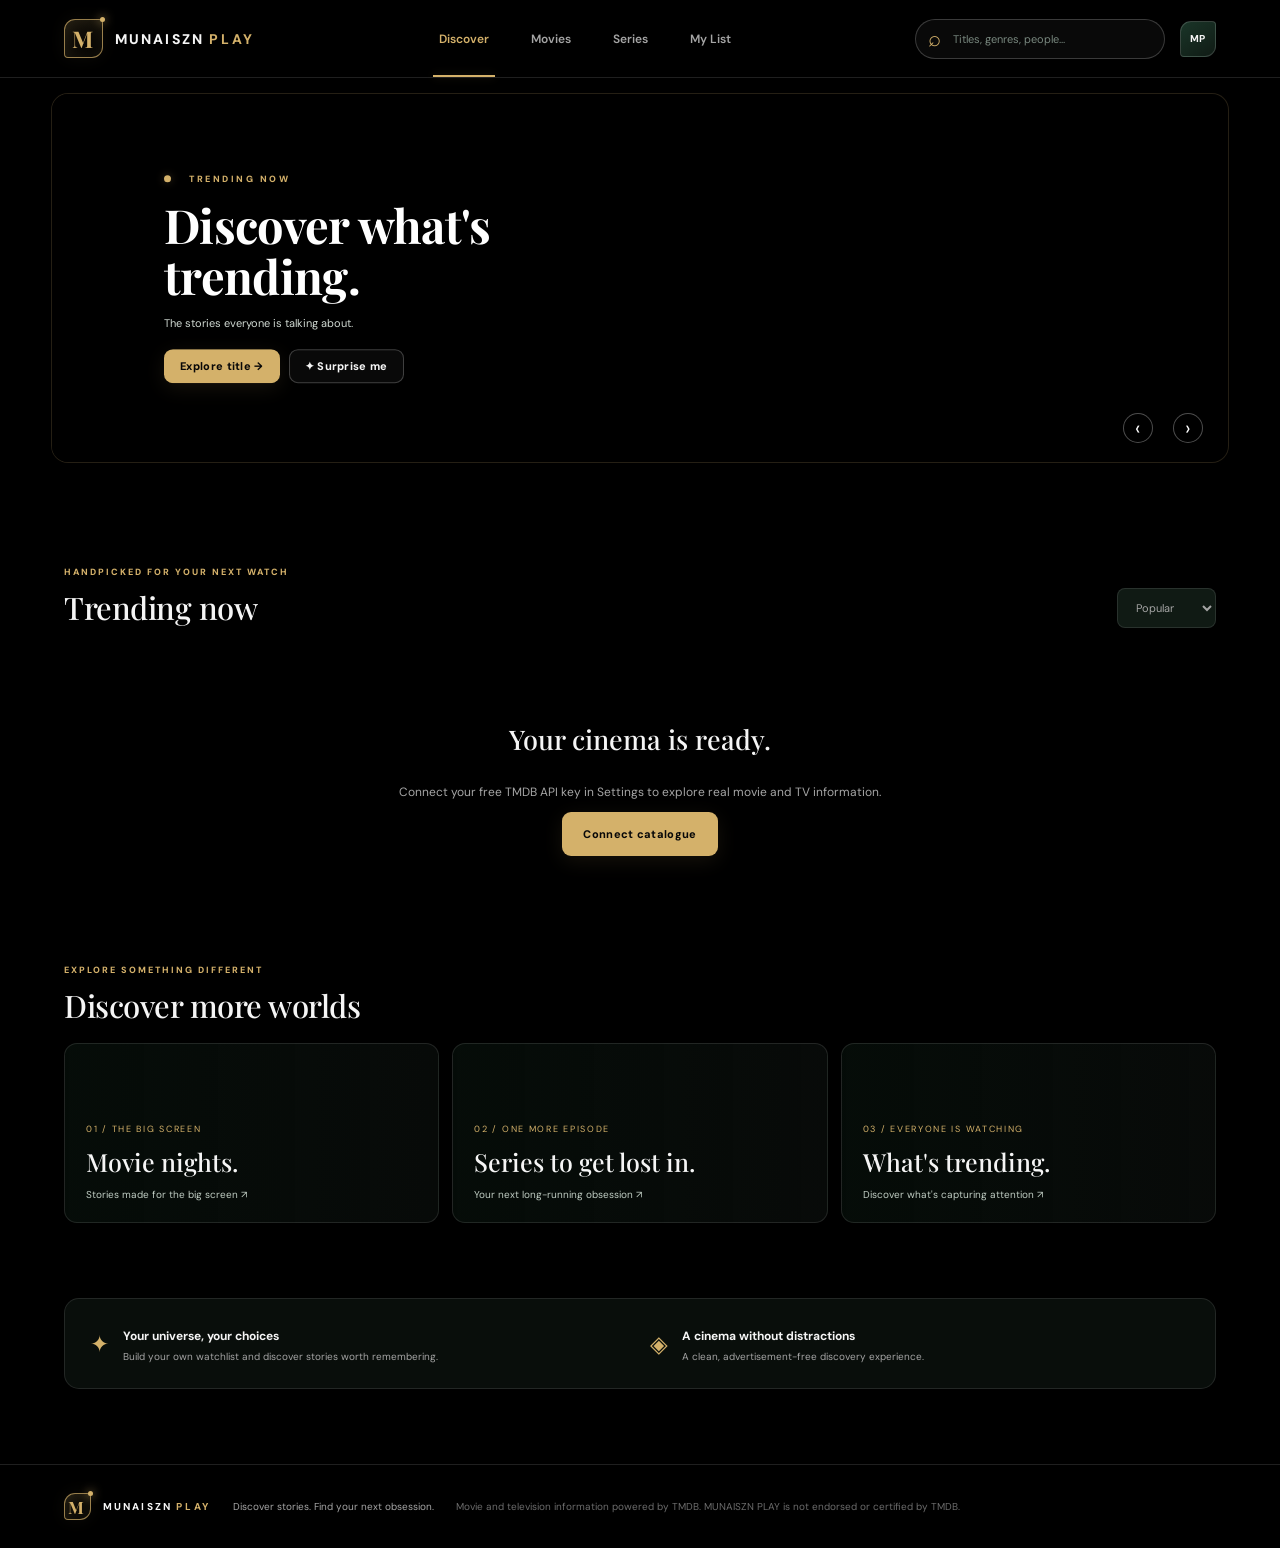
==== index.html @ 86529984 "Launch MUNAISZN PLAY website" ====
<!DOCTYPE html>
<html lang="en">
<head>
<meta charset="UTF-8">
<meta name="viewport" content="width=device-width, initial-scale=1, viewport-fit=cover">
<meta name="theme-color" content="#060908">
<meta name="description" content="MUNAISZN PLAY — Discover your next obsession. A premium cinematic universe.">
<title>MUNAISZN PLAY — Your Cinematic Universe</title>
<link rel="preconnect" href="https://image.tmdb.org">
<link rel="preconnect" href="https://api.themoviedb.org">
<link rel="preconnect" href="https://fonts.googleapis.com">
<link rel="preconnect" href="https://fonts.gstatic.com" crossorigin>
<link href="https://fonts.googleapis.com/css2?family=DM+Sans:wght@400;500;600;700;800&family=Playfair+Display:ital,wght@0,500;0,600;0,700;1,500&display=swap" rel="stylesheet">
<link rel="stylesheet" href="style.css">
</head>
<body>

<div class="ambient"></div>

<header class="topbar">
  <a class="brand" href="#" aria-label="MUNAISZN PLAY home">
    <span class="brand-mark">M</span>
    <span>MUNAISZN <b>PLAY</b></span>
  </a>

  <nav class="desktop-nav" aria-label="Main navigation">
    <button class="nav-link active" data-view="home">Discover</button>
    <button class="nav-link" data-view="movies">Movies</button>
    <button class="nav-link" data-view="tv">Series</button>
    <button class="nav-link" data-view="watchlist">My List</button>
  </nav>

  <div class="header-actions">
    <div class="search-box">
      <span class="search-icon">⌕</span>
      <input id="searchInput" type="search" placeholder="Titles, genres, people..." autocomplete="off">
      <button id="searchClear" aria-label="Clear search">×</button>
      <div id="searchSuggestions" class="search-suggestions hidden"></div>
    </div>
    <button class="profile" id="settingsOpen" aria-label="Settings">MP</button>
  </div>
</header>

<main>

  <section id="hero" class="hero spotlight">
    <div class="hero-art" id="heroArt"></div>
    <div class="hero-overlay"></div>

    <div class="spotlight-content">
      <div class="spotlight-label">
        <span class="live-dot"></span>
        <span id="spotlightCategory">TRENDING NOW</span>
      </div>

      <h1 id="heroTitle">Discover what's trending.</h1>
      <p id="heroDescription">The stories everyone is talking about.</p>

      <div class="hero-actions">
        <button class="primary-btn" id="heroInfo">Explore title →</button>
        <button class="ghost-btn" id="surpriseBtn">✦ Surprise me</button>
      </div>
    </div>

    <div class="spotlight-controls">
      <button id="spotlightPrev" aria-label="Previous title">‹</button>
      <div id="spotlightDots" class="spotlight-dots"></div>
      <button id="spotlightNext" aria-label="Next title">›</button>
    </div>
  </section>

  <section id="continueSection" class="section-wrap shelf-section hidden">
    <div class="shelf-heading">
      <div><p class="eyebrow">PICK UP WHERE YOU LEFT OFF</p><h2>Continue watching</h2></div>
    </div>
    <div id="continueGrid" class="horizontal-grid"></div>
  </section>

  <div id="homeShelves" class="home-shelves section-wrap"></div>

  <section class="section-wrap discover-section">
    <div class="toolbar">
      <div>
        <p class="eyebrow">HANDPICKED FOR YOUR NEXT WATCH</p>
        <h2 id="sectionTitle">Trending now</h2>
      </div>
      <div class="toolbar-right">
        <select id="sortSelect" aria-label="Sort titles">
          <option value="popular">Popular</option>
          <option value="rating">Top rated</option>
          <option value="recent">Newest</option>
        </select>
      </div>
    </div>
    <div id="genreBar" class="genre-bar"></div>
    <section id="contentGrid" class="content-grid" aria-live="polite">
      <div class="loading"><span class="spinner"></span><p>Preparing your cinema...</p></div>
    </section>
  </section>

  <section class="section-wrap extra-shelf">
    <div class="shelf-heading">
      <div><p class="eyebrow">EXPLORE SOMETHING DIFFERENT</p><h2>Discover more worlds</h2></div>
    </div>
    <div class="collection-grid">
      <button class="collection-card collection-movies" data-collection="movies">
        <span>01 / THE BIG SCREEN</span><strong>Movie nights.</strong><small>Stories made for the big screen ↗</small>
      </button>
      <button class="collection-card collection-series" data-collection="tv">
        <span>02 / ONE MORE EPISODE</span><strong>Series to get lost in.</strong><small>Your next long-running obsession ↗</small>
      </button>
      <button class="collection-card collection-trending" data-collection="trending">
        <span>03 / EVERYONE IS WATCHING</span><strong>What's trending.</strong><small>Discover what's capturing attention ↗</small>
      </button>
    </div>
  </section>

  <section class="section-wrap info-strip">
    <div><span class="info-icon">✦</span><div><b>Your universe, your choices</b><p>Build your own watchlist and discover stories worth remembering.</p></div></div>
    <div><span class="info-icon">◈</span><div><b>A cinema without distractions</b><p>A clean, advertisement-free discovery experience.</p></div></div>
  </section>

</main>

<footer>
  <a class="brand small" href="#"><span class="brand-mark">M</span><span>MUNAISZN <b>PLAY</b></span></a>
  <p>Discover stories. Find your next obsession.</p>
  <p class="footer-small">Movie and television information powered by TMDB. MUNAISZN PLAY is not endorsed or certified by TMDB.</p>
</footer>

<!-- MOVIE / SERIES DETAILS -->
<div class="modal-backdrop hidden" id="detailModal">
  <article class="detail-modal">
    <div id="detailBackdrop" class="detail-backdrop"></div>
    <div class="detail-gradient"></div>
    <button class="modal-close" data-close="detailModal" aria-label="Close">×</button>

    <div class="detail-main">
      <div class="detail-poster-wrap">
        <img id="detailPoster" src="" alt="Title poster">
      </div>
      <div class="detail-body">
        <p class="eyebrow" id="detailType">FEATURE FILM</p>
        <h2 id="detailTitle">Title</h2>
        <div class="detail-meta" id="detailMeta"></div>
        <div class="detail-tags" id="detailTags"></div>
        <p id="detailOverview" class="detail-overview"></p>
        <div class="detail-actions">
          <button id="playButton" class="primary-btn">▶ Play</button>
          <button id="detailTrailerButton" class="ghost-btn">▷ Watch trailer</button>
          <button id="saveButton" class="ghost-btn">＋ My List</button>
        </div>
      </div>
    </div>

    <section id="seasonSection" class="detail-section hidden">
      <div class="shelf-heading"><div><p class="eyebrow">EXPLORE THE STORY</p><h3>Episodes</h3></div>
        <select id="seasonSelect" aria-label="Select season"></select>
      </div>
      <div id="episodeGrid" class="episode-grid"></div>
    </section>

    <section class="detail-section">
      <p class="eyebrow">THE PEOPLE BEHIND THE STORY</p>
      <h3>Cast</h3>
      <div id="castGrid" class="cast-grid"></div>
    </section>

    <section class="detail-section">
      <p class="eyebrow">KEEP EXPLORING</p>
      <h3>You might also like</h3>
      <div id="similarGrid" class="similar-grid"></div>
    </section>
    <p class="source-note">Playback is provided by external services. Only use sources you own or are authorized to access.</p>
  </article>
</div>

<!-- FULL WATCH PAGE -->
<div class="modal-backdrop watch-page hidden" id="playerModal">
  <header class="watch-header">
    <button class="watch-back" data-close="playerModal" aria-label="Back to browsing">
      <span>←</span> <span>BACK</span>
    </button>
    <a class="watch-brand" href="#" aria-label="MUNAISZN PLAY home">
      <span class="brand-mark">M</span>
      <span>MUNAISZN <b>PLAY</b></span>
    </a>
    <span class="watch-header-label">YOUR CINEMA</span>
  </header>

  <main class="watch-content">
    <div class="watch-breadcrumb">
      <span>NOW WATCHING</span>
      <span class="watch-breadcrumb-divider">/</span>
      <span id="watchType">FEATURE PRESENTATION</span>
      <span class="watch-breadcrumb-divider">/</span>
      <strong id="playerTitle">Now playing</strong>
    </div>

    <section class="watch-player-section" aria-label="Video player">
      <div class="player-size-toolbar" aria-label="Video viewing size">
  <span class="player-size-label">VIEWING SIZE</span>
  <div class="player-size-options">
    <button type="button" class="player-size-btn" data-player-size="normal" aria-pressed="true">Standard</button>
    <button type="button" class="player-size-btn active" data-player-size="cinema" aria-pressed="false">Cinema</button>
    <button type="button" class="player-size-btn" data-player-size="fullscreen" aria-pressed="false">Full Screen</button>
  </div>
</div>
<div class="watch-player-frame">
        <div class="watch-player-topline">
          <span class="watch-live-label"><i></i> PLAYBACK</span>
          <span class="watch-provider-label">EXTERNAL SOURCE</span>
        </div>
        <div class="player-frame-wrap" id="playerFrameWrap">
          <div class="player-empty">
            <div class="play-symbol">▶</div>
            <h3>Ready when you are.</h3>
            <p>Choose an available authorized playback source or watch the official trailer.</p>
          </div>
        </div>
      </div>
    </section>

    <section class="watch-information">
      <div class="watch-main-info">
        <p class="eyebrow">THE STORY CONTINUES</p>
        <h1 id="watchTitle">Now playing</h1>
        <div class="watch-facts" id="watchFacts"></div>
        <p class="watch-overview" id="watchOverview">
          Choose a title to explore its story.
        </p>
        <div class="player-options">
          <button class="primary-btn" id="framexButton">Load external player</button>
          <button class="ghost-btn" id="trailerButton">Watch official trailer</button>
        </div>
      </div>
      <aside class="watch-side-info">
        <span class="eyebrow">YOUR EXPERIENCE</span>
        <p>Playback availability depends on the external provider. MUNAISZN PLAY does not host video files.</p>
      </aside>
    </section>

    <section id="playerEpisodePicker" class="player-episode-picker watch-episode-section hidden">
      <div class="watch-section-heading">
        <div>
          <p class="eyebrow">CONTINUE THE JOURNEY</p>
          <h2>Season & episodes</h2>
        </div>
        <span id="playerEpisodeStatus">Select an episode</span>
      </div>
      <div class="player-picker-controls">
        <label>
          <span>SEASON</span>
          <select id="playerSeasonSelect" aria-label="Choose season"></select>
        </label>
        <label>
          <span>EPISODE</span>
          <select id="playerEpisodeSelect" aria-label="Choose episode"></select>
        </label>
      </div>
      <p id="playerEpisodeDescription" class="player-episode-description"></p>
    </section>

    <div class="watch-footer">
      <span>MUNAISZN PLAY</span>
      <span>MADE FOR THE LOVE OF STORIES</span>
    </div>
  </main>
</div>

<!-- SETTINGS -->
<div class="modal-backdrop hidden" id="settingsModal">
  <article class="settings-modal">
    <button class="modal-close" data-close="settingsModal">×</button>
    <p class="eyebrow">YOUR PERSONAL CINEMA</p>
    <h2>Settings</h2>
    <label class="field-label" for="apiKey">TMDB API key</label>
    <input id="apiKey" class="settings-input" type="password" placeholder="Paste your TMDB API key">
    <p class="help-text">Connect your free TMDB API key to browse live movies and series. Your key is saved in this browser. <a href="https://www.themoviedb.org/settings/api" target="_blank" rel="noopener">TMDB API settings ↗</a></p>
    <button class="primary-btn full" id="saveSettings">Connect my cinema</button>
    <button class="text-btn" id="clearSettings">Clear saved API key</button>
    <div class="settings-divider"></div>
    <p class="help-text">Your watchlist and viewing progress are stored on this device. Clearing browser site data may remove them.</p>
    <p class="settings-foot">MUNAISZN PLAY · AD-FREE EXPERIENCE</p>
  </article>
</div>

<div class="toast" id="toast"></div>

<nav class="mobile-nav" aria-label="Mobile navigation">
  <button class="mobile-nav-link active" data-view="home"><span>⌂</span>Home</button>
  <button class="mobile-nav-link" data-view="movies"><span>▣</span>Movies</button>
  <button class="mobile-nav-link" data-view="tv"><span>▤</span>Series</button>
  <button class="mobile-nav-link" data-view="watchlist"><span>♡</span>My List</button>
</nav>

<script src="app.js"></script>
</body>
</html>
---- style.css ----
:root{
--bg:#060908;
--panel:#0b1210;
--panel2:#101a16;
--panel3:#15231d;
--line:rgba(210,235,220,.10);
--text:#f3f7f4;
--muted:#9aa9a0;
--green:#16e6a5;
--green2:#0b9c70;
--gold:#d4b16a;
--radius:18px;
}
*{box-sizing:border-box}
html{scroll-behavior:smooth;scroll-padding-top:100px}
body{margin:0;background:var(--bg);color:var(--text);font-family:'DM Sans',sans-serif;min-height:100vh;overflow-x:hidden}
button,input,select{font:inherit}
button{cursor:pointer;color:inherit}
button:focus-visible,input:focus-visible,select:focus-visible{outline:2px solid var(--green);outline-offset:3px}
.ambient{position:fixed;inset:0;pointer-events:none;background:radial-gradient(ellipse at 80% 0%,rgba(16,150,100,.12),transparent 40%),radial-gradient(ellipse at 0% 80%,rgba(212,177,106,.035),transparent 35%);z-index:-1}
.hidden{display:none!important}

/* NAVIGATION */
.topbar{height:78px;padding:0 clamp(18px,5vw,82px);display:flex;align-items:center;justify-content:space-between;gap:25px;border-bottom:1px solid var(--line);background:rgba(6,9,8,.91);backdrop-filter:blur(24px);position:sticky;top:0;z-index:20}
.brand{display:flex;align-items:center;gap:11px;color:var(--text);text-decoration:none;font-size:14px;font-weight:800;letter-spacing:2px;white-space:nowrap}
.brand b{color:var(--green)}
.brand-mark{width:35px;height:35px;border:1px solid var(--gold);color:var(--gold);display:grid;place-items:center;font-family:'Playfair Display',serif;font-size:23px;border-radius:10px;background:linear-gradient(145deg,rgba(212,177,106,.1),transparent)}
.desktop-nav{display:flex;gap:30px;height:100%;align-items:center}
.nav-link{height:100%;background:none;border:0;color:var(--muted);font-size:12px;font-weight:600;position:relative;white-space:nowrap}
.nav-link.active,.nav-link:hover{color:var(--green)}
.nav-link.active:after{content:"";position:absolute;bottom:0;left:0;right:0;height:2px;background:var(--green);box-shadow:0 0 12px rgba(22,230,165,.35)}
.header-actions{display:flex;align-items:center;gap:15px}
.search-box{position:relative;display:flex;align-items:center;gap:10px;width:250px;padding:0 12px;height:40px;border:1px solid var(--line);border-radius:30px;background:rgba(255,255,255,.035);transition:.25s}
.search-box:focus-within{width:310px;border-color:rgba(22,230,165,.6);background:#0c1711}
.search-icon{font-size:22px;color:var(--green)}
.search-box input{width:100%;min-width:0;background:none;border:0;outline:0;color:white;font-size:11px}
.search-box input::placeholder{color:#78877e}
#searchClear{border:0;background:none;color:var(--muted);font-size:20px;display:none}
.search-suggestions{position:absolute;top:49px;left:0;right:0;background:#101a16;border:1px solid var(--line);border-radius:14px;max-height:430px;overflow:auto;box-shadow:0 20px 60px #000;padding:8px;z-index:50}
.suggestion-item{display:flex;gap:12px;align-items:center;padding:8px;border-radius:9px;cursor:pointer}
.suggestion-item:hover{background:#1a2b22}
.suggestion-item img{width:42px;height:59px;object-fit:cover;border-radius:5px;background:#17251d}
.suggestion-item strong{display:block;font-size:11px}
.suggestion-item small{color:var(--muted);font-size:9px}
.suggestion-empty{padding:15px;color:var(--muted);font-size:11px;text-align:center}
.profile{width:36px;height:36px;border-radius:50%;border:1px solid rgba(212,177,106,.6);background:linear-gradient(145deg,#1a3528,#101b15);color:var(--gold);font-size:10px;font-weight:800}

/* HERO */
.hero{min-height:560px;margin:20px clamp(12px,3vw,45px) 65px;border:1px solid var(--line);border-radius:25px;overflow:hidden;position:relative;background:linear-gradient(120deg,#0d1912,#08100b 70%)}
.hero-art{position:absolute;inset:0 0 0 25%;background-size:cover;background-position:center 30%;opacity:.85;transition:background-image .5s}
.hero-overlay{position:absolute;inset:0;background:linear-gradient(90deg,#080f0b 0%,rgba(8,15,11,.97) 23%,rgba(8,15,11,.7) 48%,rgba(8,15,11,.12) 100%),linear-gradient(0deg,#080f0b,transparent 50%)}
.hero-content{position:relative;z-index:2;padding:95px clamp(28px,7vw,105px);max-width:750px}
.eyebrow{font-size:10px;letter-spacing:2.5px;color:var(--gold);font-weight:800;margin:0 0 17px}
.live-dot{display:inline-block;width:7px;height:7px;border-radius:50%;background:var(--green);margin:0 9px 1px 0;box-shadow:0 0 12px var(--green)}
.hero-kicker{font-size:9px;letter-spacing:4px;color:var(--green);margin:35px 0 14px;font-weight:700}
h1,h2,h3,p{margin-top:0}
h1{font-family:'Playfair Display',serif;font-size:clamp(48px,7vw,88px);line-height:1.02;letter-spacing:-2px;margin-bottom:23px}
h1 em{color:var(--green);font-weight:500}
.hero-copy{color:#c0ccc3;max-width:450px;line-height:1.9;font-size:14px}
.hero-actions{display:flex;gap:11px;flex-wrap:wrap;margin-top:30px}
.primary-btn,.ghost-btn{border-radius:9px;padding:14px 20px;font-size:11px;font-weight:800;letter-spacing:.3px;border:1px solid transparent;transition:background .2s,border-color .2s,transform .2s}
.primary-btn{background:var(--green);color:#031009;box-shadow:0 5px 24px rgba(22,230,165,.12)}
.primary-btn:hover{background:#5af0bd;transform:translateY(-2px)}
.primary-btn span{font-size:17px;margin-left:15px}
.ghost-btn{background:rgba(255,255,255,.055);border-color:rgba(255,255,255,.19);color:var(--text)}
.ghost-btn:hover{border-color:var(--green);color:var(--green);transform:translateY(-2px)}
.surprise-btn{border-color:rgba(212,177,106,.4);color:var(--gold)}
.hero-note{font-size:9px;letter-spacing:2px;color:#87958b;margin-top:52px}
.hero-note i{color:var(--gold);font-style:normal;padding:0 8px}
.hero-bottom-label{position:absolute;right:28px;bottom:25px;font-size:9px;letter-spacing:2px;color:#e0c78e}

/* SECTIONS */
.section-wrap{margin-left:clamp(18px,5vw,80px);margin-right:clamp(18px,5vw,80px)}
.discover-section{margin-top:5px}
.toolbar,.shelf-heading{display:flex;align-items:end;justify-content:space-between;gap:15px;margin-bottom:23px}
.toolbar h2,.shelf-heading h2{font-family:'Playfair Display',serif;font-size:34px;font-weight:500;margin:0}
.toolbar .eyebrow,.shelf-heading .eyebrow{margin-bottom:8px}
.toolbar select,.shelf-heading select{background:#101a14;color:var(--muted);border:1px solid var(--line);padding:11px 14px;border-radius:8px;font-size:11px}
.genre-bar{display:flex;gap:9px;overflow:auto;padding:3px 0 22px;scrollbar-width:none}
.genre-bar::-webkit-scrollbar{display:none}
.genre-chip{white-space:nowrap;background:#0d1511;border:1px solid var(--line);border-radius:30px;padding:9px 16px;font-size:10px;color:var(--muted);transition:.2s}
.genre-chip.active,.genre-chip:hover{background:#123322;border-color:#168c60;color:#b9f5d7}

/* MOVIE CARDS */
.content-grid{display:grid;grid-template-columns:repeat(6,minmax(0,1fr));gap:30px 17px;min-height:180px}
.movie-card{min-width:0;cursor:pointer;position:relative;transition:transform .25s}
.movie-card:hover{transform:translateY(-5px)}
.poster-wrap{aspect-ratio:2/3;border-radius:12px;overflow:hidden;background:linear-gradient(140deg,#17251d,#0c110e);border:1px solid var(--line);position:relative;box-shadow:0 10px 25px rgba(0,0,0,.22)}
.poster-wrap img{width:100%;height:100%;object-fit:cover;display:block;transition:transform .45s}
.movie-card:hover .poster-wrap img{transform:scale(1.06)}
.poster-shade{position:absolute;inset:35% 0 0;background:linear-gradient(transparent,rgba(0,0,0,.8));opacity:0;transition:opacity .25s}
.movie-card:hover .poster-shade{opacity:1}
.rating{position:absolute;top:9px;left:9px;background:rgba(4,9,6,.86);border:1px solid rgba(212,177,106,.45);padding:6px 8px;border-radius:6px;font-size:9px;color:#f0d59b;backdrop-filter:blur(8px)}
.save-mini{position:absolute;right:8px;top:8px;width:31px;height:31px;border-radius:50%;border:1px solid rgba(255,255,255,.3);background:rgba(4,9,6,.82);font-size:17px;transition:.2s}
.save-mini:hover{background:var(--green);color:#031009}
.card-title{font-size:12px;font-weight:700;white-space:nowrap;overflow:hidden;text-overflow:ellipsis;margin:12px 0 5px}
.card-sub{font-size:10px;color:var(--muted)}
.loading{grid-column:1/-1;display:grid;place-items:center;min-height:180px;color:var(--muted);font-size:12px;gap:12px}
.spinner{width:27px;height:27px;border:2px solid #244332;border-top-color:var(--green);border-radius:50%;animation:spin .8s linear infinite}
@keyframes spin{to{transform:rotate(360deg)}}
.empty-state{grid-column:1/-1;text-align:center;padding:55px 15px;color:var(--muted);font-size:12px}
.empty-state h3{font-family:'Playfair Display',serif;color:var(--text);font-size:27px;font-weight:500}

/* CONTINUE WATCHING */
.shelf-section,.extra-shelf{margin-top:65px}
.horizontal-grid{display:grid;grid-template-columns:repeat(4,minmax(0,1fr));gap:15px}
.continue-card{display:flex;gap:12px;align-items:center;background:#0d1511;border:1px solid var(--line);padding:10px;border-radius:12px;cursor:pointer;min-width:0}
.continue-card img{width:57px;height:78px;object-fit:cover;border-radius:7px}
.continue-card strong{font-size:11px;display:block}
.continue-card small{color:var(--muted);font-size:9px}
.progress-track{height:3px;background:#26342c;border-radius:10px;margin-top:10px;overflow:hidden}
.progress-fill{height:100%;background:var(--green)}

/* COLLECTIONS */
.collection-grid{display:grid;grid-template-columns:repeat(3,1fr);gap:16px}
.collection-card{min-height:190px;border:1px solid var(--line);border-radius:16px;padding:24px;text-align:left;display:flex;flex-direction:column;justify-content:flex-end;gap:10px;overflow:hidden;position:relative;transition:transform .25s,border-color .25s}
.collection-card:hover{transform:translateY(-5px);border-color:var(--green)}
.collection-card span{font-size:9px;letter-spacing:2px;color:var(--gold)}
.collection-card strong{font-family:'Playfair Display',serif;font-size:25px;font-weight:500}
.collection-card small{font-size:10px;color:#c1cec4}
.collection-movies{background:linear-gradient(90deg,rgba(5,12,8,.95),rgba(5,12,8,.4)),url('https://images.unsplash.com/photo-1489599849927-2ee91cede3ba?w=900') center/cover}
.collection-series{background:linear-gradient(90deg,rgba(5,12,8,.95),rgba(5,12,8,.35)),url('https://images.unsplash.com/photo-1440404653325-ab127d49abc1?w=900') center/cover}
.collection-trending{background:linear-gradient(90deg,rgba(5,12,8,.95),rgba(5,12,8,.35)),url('https://images.unsplash.com/photo-1517604931442-7e0c8ed2963c?w=900') center/cover}

/* INFO AND FOOTER */
.info-strip{display:grid;grid-template-columns:1fr 1fr;gap:20px;margin-top:75px;padding:25px;border:1px solid var(--line);border-radius:15px;background:rgba(13,21,17,.7)}
.info-strip>div{display:flex;gap:14px;align-items:center}
.info-icon{color:var(--gold);font-size:23px}
.info-strip b{font-size:12px}
.info-strip p{color:var(--muted);font-size:10px;margin:5px 0 0}
footer{border-top:1px solid var(--line);margin-top:75px;padding:28px clamp(18px,5vw,80px);display:flex;align-items:center;gap:22px;flex-wrap:wrap}
footer p{font-size:10px;color:var(--muted);margin:0}
.brand.small{font-size:10px}
.brand.small .brand-mark{width:27px;height:27px;font-size:17px}
.footer-small{opacity:.65}

/* MODALS */
.modal-backdrop{position:fixed;inset:0;background:rgba(0,0,0,.87);backdrop-filter:blur(13px);z-index:40;display:grid;place-items:center;padding:22px;overflow:auto}
.detail-modal,.settings-modal,.player-modal{background:#0a110e;border:1px solid rgba(212,177,106,.2);border-radius:20px;position:relative;box-shadow:0 30px 100px #000}
.detail-modal{width:min(1120px,100%);max-height:94vh;overflow:auto;scrollbar-width:thin;scrollbar-color:#34513f #0a110e}
.modal-close{position:absolute;right:18px;top:18px;z-index:8;border:1px solid rgba(255,255,255,.3);background:rgba(0,0,0,.72);width:39px;height:39px;border-radius:50%;font-size:24px;transition:.2s}
.modal-close:hover{background:var(--green);color:#031009}
.detail-backdrop{height:390px;background-size:cover;background-position:center 28%;position:relative}
.detail-gradient{position:absolute;top:0;left:0;right:0;height:420px;pointer-events:none;background:linear-gradient(0deg,#0a110e 0%,transparent 75%),linear-gradient(90deg,rgba(0,0,0,.45),transparent 80%)}
.detail-main{display:grid;grid-template-columns:200px 1fr;gap:35px;padding:0 45px;position:relative;margin-top:-140px;z-index:2}
.detail-poster-wrap img{width:100%;border-radius:12px;border:1px solid rgba(255,255,255,.15);box-shadow:0 15px 40px #000;display:block;min-height:180px;object-fit:cover}
.detail-body{padding-top:52px}
.detail-body h2,.settings-modal h2{font-family:'Playfair Display',serif;font-size:clamp(32px,4vw,48px);font-weight:500;margin:0 0 14px}
.detail-meta{color:var(--gold);font-size:11px;display:flex;gap:16px;flex-wrap:wrap}
.detail-tags{display:flex;gap:7px;flex-wrap:wrap;margin-top:13px}
.detail-tag{padding:5px 10px;border:1px solid var(--line);border-radius:20px;color:var(--muted);font-size:9px}
.detail-overview{font-size:13px;line-height:1.9;color:#bac8be;margin:18px 0}
.detail-actions{display:flex;gap:10px;flex-wrap:wrap}
.detail-section{padding:32px 45px 10px;position:relative;z-index:2}
.detail-section h3{font-family:'Playfair Display',serif;font-size:24px;font-weight:500;margin:0 0 18px}
.cast-grid{display:flex;gap:13px;overflow:auto;padding-bottom:12px}
.cast-card{flex:0 0 95px;text-align:center}
.cast-card img{width:76px;height:76px;object-fit:cover;border-radius:50%;background:#17251d}
.cast-card strong{font-size:9px;display:block;margin-top:7px}
.cast-card small{font-size:8px;color:var(--muted)}
.similar-grid{display:grid;grid-template-columns:repeat(6,minmax(0,1fr));gap:13px}
.similar-card{cursor:pointer;min-width:0}
.similar-card img{width:100%;aspect-ratio:2/3;object-fit:cover;border-radius:8px}
.similar-card strong{display:block;font-size:9px;margin-top:6px;white-space:nowrap;overflow:hidden;text-overflow:ellipsis}
.episode-grid{display:grid;grid-template-columns:repeat(2,1fr);gap:12px}
.episode-card{display:flex;gap:12px;padding:10px;background:#111c16;border:1px solid var(--line);border-radius:10px;cursor:pointer}
.episode-card img{width:105px;aspect-ratio:16/9;object-fit:cover;border-radius:6px}
.episode-card strong{font-size:10px;display:block}
.episode-card small{font-size:9px;color:var(--muted)}
.source-note{font-size:10px;line-height:1.7;color:#829188;margin:22px 45px}

/* PLAYER */
.player-modal{width:min(1050px,100%);padding:22px}
.player-head{display:flex;justify-content:space-between;align-items:center;margin-bottom:17px}
.player-head .eyebrow{margin-bottom:5px}
.player-head h3{font-family:'Playfair Display',serif;font-size:25px;margin:0}
.inline-close{position:static}
.player-frame-wrap{aspect-ratio:16/9;background:#020403;border:1px solid var(--line);border-radius:12px;overflow:hidden;display:grid;place-items:center}
.player-frame-wrap iframe{width:100%;height:100%;border:0}
.player-empty{text-align:center;padding:20px;color:var(--muted)}
.player-empty h3{color:var(--text);font-family:'Playfair Display',serif;font-weight:500}
.player-empty p{font-size:11px;max-width:390px;line-height:1.7}
.play-symbol{margin:0 auto 15px;border:1px solid var(--green);color:var(--green);border-radius:50%;width:48px;height:48px;display:grid;place-items:center}
.player-options{display:flex;gap:10px;margin-top:16px;flex-wrap:wrap}

/* SETTINGS */
.settings-modal{width:min(470px,100%);padding:35px}
.settings-modal h2{margin-bottom:25px}
.field-label{display:block;color:var(--muted);font-size:11px;margin-bottom:9px}
.settings-input{width:100%;padding:14px;border-radius:9px;border:1px solid var(--line);background:#07100b;color:white;outline:none}
.settings-input:focus{border-color:var(--green)}
.help-text{font-size:10px;line-height:1.8;color:var(--muted);margin:12px 0 20px}
.help-text a{color:var(--green)}
.full{width:100%}
.text-btn{border:0;background:none;color:var(--muted);font-size:10px;margin-top:14px;padding:6px}
.settings-divider{height:1px;background:var(--line);margin:22px 0}
.settings-foot{font-size:9px;letter-spacing:2px;color:var(--gold);margin:20px 0 0}

/* TOAST */
.toast{position:fixed;bottom:25px;left:50%;transform:translate(-50%,20px);opacity:0;pointer-events:none;background:#173322;border:1px solid #26764d;color:#d9f8e7;padding:12px 18px;border-radius:9px;font-size:11px;z-index:70;transition:.25s}
.toast.show{opacity:1;transform:translate(-50%,0)}

/* MOBILE NAV */
.mobile-nav{display:none}

/* RESPONSIVE */
@media(max-width:1100px){
.content-grid{grid-template-columns:repeat(5,minmax(0,1fr))}
.desktop-nav{gap:17px}
.search-box{width:210px}
}
@media(max-width:800px){
.topbar{padding:0 17px;gap:12px}
.desktop-nav{gap:10px}
.nav-link{font-size:10px}
.search-box{width:175px}
.search-box:focus-within{width:210px}
.content-grid{grid-template-columns:repeat(4,minmax(0,1fr))}
.hero{min-height:490px}
.hero-content{padding-top:75px}
.detail-main{grid-template-columns:145px 1fr;gap:22px;padding:0 25px}
.detail-section{padding-left:25px;padding-right:25px}
.similar-grid{grid-template-columns:repeat(5,minmax(0,1fr))}
.detail-backdrop{height:330px}
}
@media(max-width:600px){
body{padding-bottom:65px}
.topbar{height:65px;padding:0 13px;gap:9px}
.brand{font-size:10px;letter-spacing:1px;gap:7px}
.brand-mark{width:29px;height:29px;font-size:19px}
.desktop-nav{display:none}
.header-actions{gap:9px;flex:1;justify-content:flex-end}
.search-box{width:min(53vw,240px);height:37px;gap:7px;padding:0 9px}
.search-box:focus-within{width:min(65vw,280px)}
.search-box input{font-size:10px}
.search-box input::placeholder{font-size:9px}
.profile{width:32px;height:32px;flex-shrink:0}
.search-suggestions{position:fixed;top:65px;left:10px;right:10px;width:auto;max-height:55vh}
.hero{margin:12px 10px 43px;min-height:465px;border-radius:17px}
.hero-art{left:0;opacity:.55}
.hero-overlay{background:linear-gradient(90deg,rgba(6,13,9,.94),rgba(6,13,9,.43)),linear-gradient(0deg,#080f0b,transparent 75%)}
.hero-content{padding:65px 23px 28px}
.hero-kicker{font-size:8px;letter-spacing:2px;margin-top:28px}
h1{font-size:53px;letter-spacing:-1.3px}
.hero-copy{font-size:12px;line-height:1.8}
.hero-actions{gap:8px}
.primary-btn,.ghost-btn{padding:12px 14px;font-size:10px}
.hero-note{margin-top:37px;font-size:8px}
.hero-bottom-label{font-size:7px;right:14px;bottom:14px}
.section-wrap{margin-left:15px;margin-right:15px}
.toolbar h2,.shelf-heading h2{font-size:27px}
.toolbar .eyebrow,.shelf-heading .eyebrow{font-size:8px;letter-spacing:1.7px}
.toolbar select{padding:9px;font-size:9px}
.content-grid{grid-template-columns:repeat(3,minmax(0,1fr));gap:23px 10px}
.card-title{font-size:10px;margin-top:9px}
.card-sub{font-size:8px}
.rating{font-size:8px;top:5px;left:5px;padding:4px 5px}
.save-mini{width:26px;height:26px;right:5px;top:5px;font-size:14px}
.genre-chip{font-size:9px;padding:8px 12px}
.collection-grid{grid-template-columns:1fr;gap:10px}
.collection-card{min-height:145px;padding:20px}
.collection-card strong{font-size:23px}
.info-strip{grid-template-columns:1fr;margin-top:48px;padding:17px}
.info-strip p{font-size:9px}
footer{margin-bottom:20px;gap:13px}
footer p{font-size:9px}
.mobile-nav{display:flex;position:fixed;bottom:0;left:0;right:0;height:65px;padding-bottom:env(safe-area-inset-bottom);background:rgba(7,12,9,.97);backdrop-filter:blur(20px);border-top:1px solid var(--line);justify-content:space-around;align-items:center;z-index:30}
.mobile-nav-link{height:100%;flex:1;display:flex;flex-direction:column;align-items:center;justify-content:center;gap:3px;border:0;background:none;color:var(--muted);font-size:9px}
.mobile-nav-link span{font-size:19px}
.mobile-nav-link.active{color:var(--green)}
.modal-backdrop{padding:8px;align-items:center}
.detail-modal{max-height:96vh;border-radius:14px}
.detail-backdrop{height:260px}
.detail-gradient{height:290px}
.detail-main{grid-template-columns:90px 1fr;gap:14px;padding:0 15px;margin-top:-85px}
.detail-poster-wrap img{border-radius:8px}
.detail-body{padding-top:35px}
.detail-body h2{font-size:26px}
.detail-body .eyebrow{font-size:8px;margin-bottom:9px}
.detail-meta{font-size:9px;gap:8px}
.detail-overview{font-size:11px;line-height:1.7;margin:12px 0}
.detail-actions{gap:7px}
.detail-actions button{padding:10px;font-size:9px}
.detail-section{padding:25px 15px 5px}
.detail-section h3{font-size:21px}
.similar-grid{grid-template-columns:repeat(4,minmax(0,1fr));gap:9px}
.cast-card{flex-basis:77px}
.cast-card img{width:62px;height:62px}
.episode-grid{grid-template-columns:1fr}
.episode-card img{width:95px}
.source-note{margin:18px 15px}
.player-modal{padding:12px;border-radius:13px}
.player-head h3{font-size:19px}
.player-options button{flex:1}
.settings-modal{padding:25px 20px}
.horizontal-grid{grid-template-columns:repeat(2,minmax(0,1fr))}
.continue-card{padding:7px;gap:8px}
.continue-card img{width:44px;height:62px}
}
@media(max-width:370px){
.content-grid{grid-template-columns:repeat(2,minmax(0,1fr))}
h1{font-size:46px}
.hero-actions .surprise-btn{width:100%}
.detail-main{grid-template-columns:75px 1fr}
.detail-body h2{font-size:22px}
}
@media(prefers-reduced-motion:reduce){
*,*::before,*::after{scroll-behavior:auto!important;animation-duration:.01ms!important;transition-duration:.01ms!important}
}

/* MUNAISZN PLAY — COMPACT TRENDING SPOTLIGHT */
.hero.spotlight {
  min-height: 270px;
  height: 270px;
  margin: 14px clamp(12px, 3vw, 45px) 25px;
  border-radius: 20px;
  position: relative;
  overflow: hidden;
  background: #09130f;
}

.hero.spotlight .hero-art {
  inset: 0;
  opacity: .85;
  background-size: cover;
  background-position: center 30%;
  transition: opacity .5s ease, background-image .5s ease;
}

.hero.spotlight .hero-overlay {
  background:
    linear-gradient(90deg, rgba(5,12,9,.96) 0%, rgba(5,12,9,.76) 43%, rgba(5,12,9,.12) 100%),
    linear-gradient(0deg, rgba(5,12,9,.7), transparent 65%);
}

.spotlight-content {
  position: absolute;
  z-index: 2;
  left: clamp(20px, 5vw, 65px);
  top: 50%;
  transform: translateY(-50%);
  max-width: 590px;
  padding: 12px 0 20px;
}

.spotlight-label {
  display: flex;
  align-items: center;
  gap: 9px;
  color: var(--gold);
  font-size: 9px;
  font-weight: 800;
  letter-spacing: 2px;
  margin-bottom: 12px;
}

.spotlight-content h1 {
  color: #fff;
  font-size: clamp(25px, 4vw, 43px);
  line-height: 1.08;
  margin: 0 0 9px;
  max-width: 550px;
}

.spotlight-content p {
  color: #d0d9d2;
  font-size: 12px;
  line-height: 1.6;
  margin: 0;
  max-width: 430px;
}

.hero.spotlight .hero-actions {
  margin-top: 16px;
  gap: 9px;
}

.hero.spotlight .hero-actions button {
  padding: 9px 15px;
  font-size: 11px;
}

.spotlight-controls {
  position: absolute;
  z-index: 4;
  right: 22px;
  bottom: 17px;
  display: flex;
  align-items: center;
  gap: 10px;
}

.spotlight-controls button {
  width: 29px;
  height: 29px;
  border-radius: 50%;
  border: 1px solid rgba(255,255,255,.3);
  background: rgba(5,12,9,.55);
  color: white;
  font-size: 20px;
  cursor: pointer;
}

.spotlight-dots {
  display: flex;
  align-items: center;
  gap: 5px;
}

.spotlight-dot {
  width: 6px;
  height: 6px;
  border: 0;
  border-radius: 10px;
  background: rgba(255,255,255,.4);
  transition: width .25s ease, background .25s ease;
}

.spotlight-dot.active {
  width: 19px;
  background: var(--gold);
}

@media(max-width:700px) {
  .hero.spotlight {
    height: 210px;
    min-height: 210px;
    margin: 10px 10px 18px;
    border-radius: 15px;
  }

  .hero.spotlight .hero-art {
    opacity: .7;
    background-position: center;
  }

  .hero.spotlight .hero-overlay {
    background:
      linear-gradient(90deg, rgba(5,12,9,.91), rgba(5,12,9,.35)),
      linear-gradient(0deg, rgba(5,12,9,.65), transparent);
  }

  .spotlight-content {
    left: 18px;
    right: 15px;
    top: 48%;
    padding: 5px 0 12px;
  }

  .spotlight-content h1 {
    font-size: clamp(23px, 7vw, 31px);
    max-width: 90%;
  }

  .spotlight-content p {
    font-size: 10px;
    max-width: 85%;
  }

  .hero.spotlight .hero-actions {
    margin-top: 12px;
  }

  .hero.spotlight .hero-actions button {
    padding: 8px 11px;
    font-size: 10px;
  }

  .spotlight-controls {
    right: 12px;
    bottom: 10px;
    gap: 6px;
  }

  .spotlight-controls button {
    width: 25px;
    height: 25px;
    font-size: 17px;
  }
}

.hero.spotlight.spotlight-hidden {
  display: none;
}

/* ==========================================
   MUNAISZN PLAY — SIGNATURE EDITION
   Artwork-first cinematic design
========================================== */

:root {
  --signature-gold: #d8b978;
  --signature-green: #16e6a5;
  --cinema-black: #050806;
  --cinema-panel: #0b120e;
}

/* Signature identity */
.brand {
  gap: 12px;
  letter-spacing: 2.1px;
}

.brand-mark {
  position: relative;
  width: 39px;
  height: 39px;
  border-radius: 11px 4px 11px 4px;
  border: 1px solid var(--signature-gold);
  color: var(--signature-gold);
  background: linear-gradient(145deg, #263323, #0a100c 75%);
  box-shadow: inset 0 0 15px rgba(216,185,120,.09),
              0 0 18px rgba(216,185,120,.06);
  font-weight: 700;
}

.brand-mark::after {
  content: "";
  position: absolute;
  width: 5px;
  height: 5px;
  right: -3px;
  top: -3px;
  background: var(--signature-green);
  border-radius: 50%;
  box-shadow: 0 0 10px var(--signature-green);
}

.brand b {
  color: var(--signature-gold);
  letter-spacing: 2.8px;
}

.profile {
  border-radius: 11px 4px 11px 4px;
  border-color: rgba(216,185,120,.65);
}

/* Compact cinematic spotlight */
.hero.spotlight {
  min-height: 285px;
  height: clamp(250px, 31vw, 370px);
  margin: 15px clamp(12px, 4vw, 65px) 48px;
  border-radius: 17px;
  border-color: rgba(216,185,120,.17);
  background: #09100c;
  box-shadow: 0 20px 55px rgba(0,0,0,.25);
}

.hero.spotlight .hero-art {
  left: 0;
  opacity: .94;
  background-position: center 32%;
}

.hero.spotlight .hero-overlay {
  background:
    linear-gradient(90deg, rgba(5,9,7,.96) 0%, rgba(5,9,7,.78) 35%, rgba(5,9,7,.12) 100%),
    linear-gradient(0deg, rgba(5,9,7,.6), transparent 65%);
}

.spotlight-content {
  position: relative;
  z-index: 2;
  width: min(520px, 65%);
  padding: clamp(25px, 4vw, 48px);
}

.spotlight-label {
  font-size: 9px;
  letter-spacing: 2.5px;
  font-weight: 800;
  color: var(--signature-gold);
  margin-bottom: 15px;
}

.hero.spotlight h1 {
  font-size: clamp(27px, 4vw, 47px);
  line-height: 1.08;
  letter-spacing: -.7px;
  margin-bottom: 12px;
}

.hero.spotlight #heroDescription {
  max-width: 390px;
  color: #d0d9d2;
  font-size: 11px;
  line-height: 1.65;
  display: -webkit-box;
  -webkit-line-clamp: 3;
  -webkit-box-orient: vertical;
  overflow: hidden;
}

.hero.spotlight .hero-actions {
  margin-top: 17px;
  gap: 9px;
}

.hero.spotlight .primary-btn,
.hero.spotlight .ghost-btn {
  padding: 11px 15px;
  font-size: 9px;
}

.spotlight-controls {
  position: absolute;
  right: 25px;
  bottom: 19px;
  z-index: 4;
  display: flex;
  align-items: center;
  gap: 10px;
}

.spotlight-controls > button {
  width: 30px;
  height: 30px;
  border: 1px solid rgba(255,255,255,.3);
  border-radius: 50%;
  background: rgba(0,0,0,.35);
  color: white;
}

.spotlight-dots {
  display: flex;
  gap: 5px;
}

.spotlight-dots button {
  width: 6px;
  height: 6px;
  border: 0;
  border-radius: 10px;
  background: rgba(255,255,255,.4);
  padding: 0;
}

.spotlight-dots button.active {
  width: 19px;
  background: var(--signature-gold);
}

/* Section typography */
.section-wrap {
  margin-left: clamp(16px, 5vw, 76px);
  margin-right: clamp(16px, 5vw, 76px);
}

.toolbar,
.shelf-heading {
  margin-bottom: 17px;
}

.toolbar h2,
.shelf-heading h2 {
  font-size: clamp(23px, 3vw, 31px);
  letter-spacing: -.5px;
}

.eyebrow {
  font-size: 9px;
  letter-spacing: 2px;
}

/* Artwork-first poster library */
.content-grid {
  grid-template-columns: repeat(6, minmax(0, 1fr));
  gap: 27px 16px;
}

.movie-card {
  transition: transform .28s ease;
}

.poster-wrap {
  border-radius: 10px;
  border-color: rgba(255,255,255,.09);
  box-shadow: 0 9px 24px rgba(0,0,0,.27);
}

.poster-wrap img {
  transition: transform .55s cubic-bezier(.2,.7,.2,1);
}

.movie-card:hover {
  transform: translateY(-6px);
}

.movie-card:hover .poster-wrap img {
  transform: scale(1.055);
}

.poster-shade {
  background: linear-gradient(0deg, rgba(0,0,0,.55), transparent 70%);
}

.card-title {
  font-size: 11px;
  font-weight: 700;
  margin: 9px 0 4px;
}

.card-sub {
  font-size: 9px;
  letter-spacing: .35px;
}

/* More comfortable library spacing */
.discover-section {
  margin-top: 10px;
}

.genre-bar {
  padding-bottom: 18px;
}

.genre-chip {
  transition: .22s ease;
}

/* Recently opened */
.shelf-section,
.extra-shelf {
  margin-top: 53px;
}

.continue-card {
  background: linear-gradient(135deg, #111c16, #0a100d);
  border-color: rgba(255,255,255,.08);
  transition: border-color .2s, transform .2s;
}

.continue-card:hover {
  border-color: rgba(22,230,165,.4);
  transform: translateY(-3px);
}

/* Cinematic collection cards */
.collection-grid {
  gap: 13px;
}

.collection-card {
  min-height: 180px;
  border-color: rgba(216,185,120,.15);
  border-radius: 13px;
  padding: 21px;
}

.collection-card strong {
  font-size: clamp(19px, 2vw, 25px);
}

.collection-card span {
  letter-spacing: 1.7px;
}

/* Signature footer */
footer {
  border-top-color: rgba(216,185,120,.15);
}

/* Tablet */
@media (max-width: 1100px) {
  .content-grid {
    grid-template-columns: repeat(5, minmax(0, 1fr));
    gap: 23px 13px;
  }
}

/* Mobile cinematic experience */
@media (max-width: 600px) {
  .topbar {
    height: 63px;
  }

  .brand {
    font-size: 9px;
    letter-spacing: 1.2px;
    gap: 8px;
  }

  .brand-mark {
    width: 31px;
    height: 31px;
    font-size: 19px;
  }

  .brand b {
    letter-spacing: 1.5px;
  }

  .hero.spotlight {
    height: 235px;
    min-height: 235px;
    margin: 10px 10px 35px;
    border-radius: 12px;
  }

  .hero.spotlight .hero-art {
    background-position: center;
  }

  .hero.spotlight .hero-overlay {
    background:
      linear-gradient(90deg, rgba(5,9,7,.88), rgba(5,9,7,.2)),
      linear-gradient(0deg, rgba(5,9,7,.8), transparent 80%);
  }

  .spotlight-content {
    width: 82%;
    padding: 25px 17px;
  }

  .spotlight-label {
    font-size: 8px;
    margin-bottom: 11px;
  }

  .hero.spotlight h1 {
    font-size: clamp(23px, 7vw, 32px);
    line-height: 1.08;
    margin-bottom: 9px;
  }

  .hero.spotlight #heroDescription {
    font-size: 9px;
    line-height: 1.5;
    -webkit-line-clamp: 2;
    max-width: 270px;
  }

  .hero.spotlight .hero-actions {
    margin-top: 12px;
  }

  .hero.spotlight .primary-btn,
  .hero.spotlight .ghost-btn {
    padding: 9px 11px;
    font-size: 8px;
  }

  .spotlight-controls {
    right: 12px;
    bottom: 10px;
    gap: 6px;
  }

  .spotlight-controls > button {
    width: 25px;
    height: 25px;
  }

  .spotlight-dots {
    gap: 4px;
  }

  .spotlight-dots button {
    width: 5px;
    height: 5px;
  }

  .spotlight-dots button.active {
    width: 14px;
  }

  .section-wrap {
    margin-left: 13px;
    margin-right: 13px;
  }

  .toolbar h2,
  .shelf-heading h2 {
    font-size: 23px;
  }

  .content-grid {
    grid-template-columns: repeat(3, minmax(0, 1fr));
    gap: 19px 9px;
  }

  .poster-wrap {
    border-radius: 8px;
  }

  .card-title {
    font-size: 9px;
    margin-top: 7px;
  }

  .card-sub {
    font-size: 7px;
  }

  .rating {
    font-size: 7px;
    padding: 4px 5px;
  }

  .save-mini {
    width: 25px;
    height: 25px;
    font-size: 13px;
  }

  .collection-grid {
    grid-template-columns: 1fr;
  }

  .collection-card {
    min-height: 135px;
  }

  .horizontal-grid {
    grid-template-columns: 1fr;
  }
}

/* Small phones */
@media (max-width: 370px) {
  .hero.spotlight {
    height: 220px;
    min-height: 220px;
  }

  .spotlight-content {
    width: 90%;
    padding: 20px 13px;
  }

  .content-grid {
    grid-template-columns: repeat(2, minmax(0, 1fr));
  }
}


/* MUNAISZN PLAY — CINEMA EPISODE SELECTOR */
.player-episode-picker {
  margin-top: 17px;
  padding: 17px;
  background: linear-gradient(145deg, #101a16, #0a110e);
  border: 1px solid rgba(212,177,106,.19);
  border-radius: 15px;
}

.player-picker-heading {
  display: flex;
  justify-content: space-between;
  align-items: center;
  gap: 12px;
  margin-bottom: 13px;
}

.player-picker-heading .eyebrow {
  margin: 0;
  color: var(--gold);
  letter-spacing: 1.8px;
}

#playerEpisodeStatus {
  color: var(--muted);
  font-size: 11px;
  text-align: right;
}

.player-picker-controls {
  display: grid;
  grid-template-columns: 1fr 1.5fr;
  gap: 12px;
}

.player-picker-controls label {
  display: flex;
  flex-direction: column;
  gap: 7px;
  min-width: 0;
}

.player-picker-controls label span {
  color: var(--muted);
  font-size: 9px;
  font-weight: 700;
  letter-spacing: 1.5px;
}

.player-picker-controls select {
  width: 100%;
  min-width: 0;
  padding: 13px 12px;
  color: var(--text);
  background: #07100c;
  border: 1px solid rgba(212,177,106,.24);
  border-radius: 9px;
  outline: none;
  font: inherit;
  font-size: 13px;
}

.player-picker-controls select:focus {
  border-color: var(--green);
  box-shadow: 0 0 0 2px rgba(22,230,165,.10);
}

.player-picker-controls option {
  color: var(--text);
  background: #0a110e;
}

.player-episode-description {
  margin: 12px 0 0;
  color: var(--muted);
  font-size: 11px;
  line-height: 1.7;
}

@media(max-width:600px) {
  .player-episode-picker {
    padding: 13px;
    margin-top: 12px;
  }

  .player-picker-controls {
    grid-template-columns: 1fr;
    gap: 10px;
  }

  .player-picker-heading {
    align-items: flex-start;
    flex-direction: column;
    gap: 6px;
  }

  #playerEpisodeStatus {
    text-align: left;
  }
}

/* ==========================================
   MUNAISZN PLAY — CINEMATIC BLACK IDENTITY
   TRUE BLACK / SILVER / CHAMPAGNE
========================================== */

:root {
  color-scheme: dark;
  --bg: #000000;
  --panel: #090909;
  --panel2: #101010;
  --panel3: #181818;
  --line: rgba(220,220,220,.12);
  --text: #F5F5F5;
  --muted: #A5A5A5;
  --green: #D4B16A;
  --green2: #A88B53;
  --gold: #D4B16A;
  --signature-green: #D4B16A;
  --signature-gold: #D4B16A;
  --cinema-black: #000000;
  --cinema-panel: #090909;
}

/* GLOBAL SURFACES */
html, body {
  background: #000000 !important;
  color: #F5F5F5;
}

body {
  background-image: none !important;
}

.ambient {
  background:
    radial-gradient(ellipse at 85% 0%, rgba(212,177,106,.045), transparent 42%),
    radial-gradient(ellipse at 0% 100%, rgba(255,255,255,.018), transparent 38%) !important;
}

/* NAVIGATION */
.topbar {
  background: rgba(0,0,0,.96) !important;
  border-bottom-color: rgba(255,255,255,.12);
}

.brand b,
.brand-mark {
  color: #D4B16A !important;
}

.brand-mark {
  border-color: rgba(212,177,106,.7);
  background: linear-gradient(145deg,rgba(212,177,106,.12),transparent);
}

.nav-link.active,
.nav-link:hover,
.mobile-nav-link.active {
  color: #D4B16A !important;
}

.nav-link.active:after {
  background: #D4B16A !important;
  box-shadow: 0 0 10px rgba(212,177,106,.2) !important;
}

.search-box,
.search-box:focus-within {
  background: #090909 !important;
  border-color: rgba(255,255,255,.2) !important;
}

.search-icon {
  color: #D4B16A !important;
}

.profile,
.settings-input,
input,
select,
textarea {
  background-color: #090909;
  color: #F5F5F5;
  border-color: rgba(255,255,255,.16);
}

button:focus-visible,
input:focus-visible,
select:focus-visible {
  outline-color: #D4B16A !important;
}

/* CINEMATIC HERO */
.hero,
.hero.spotlight {
  background-color: #000000 !important;
}

.hero-overlay {
  background: linear-gradient(
    90deg,
    rgba(0,0,0,.96) 0%,
    rgba(0,0,0,.70) 45%,
    rgba(0,0,0,.12) 100%
  ) !important;
}

.hero-kicker,
.spotlight-label,
.live-dot {
  color: #D4B16A !important;
}

.live-dot {
  background: #D4B16A !important;
  box-shadow: 0 0 9px rgba(212,177,106,.3) !important;
}

h1 em {
  color: #D4B16A !important;
}

/* BUTTONS */
.primary-btn {
  background: #D4B16A !important;
  color: #080808 !important;
  box-shadow: 0 5px 20px rgba(212,177,106,.10) !important;
}

.primary-btn:hover {
  background: #E4C98F !important;
}

.ghost-btn {
  background: rgba(255,255,255,.035);
  border-color: rgba(255,255,255,.22);
  color: #F5F5F5;
}

.ghost-btn:hover,
.save-mini:hover {
  border-color: #D4B16A !important;
  color: #D4B16A !important;
  background: rgba(212,177,106,.08) !important;
}

/* CONTENT SHELVES AND POSTERS */
.section-wrap,
.discover-section,
.extra-shelf,
.continue-section {
  color: #F5F5F5;
}

.toolbar,
.shelf-heading {
  color: #F5F5F5;
}

.content-card,
.movie-card,
.continue-card,
.collection-card,
.card,
.poster-card {
  background-color: #090909 !important;
  border-color: rgba(255,255,255,.11);
}

.content-card:hover,
.movie-card:hover,
.collection-card:hover {
  border-color: rgba(212,177,106,.55) !important;
}

.card-title,
.movie-title,
.continue-card span {
  color: #F5F5F5;
}

.card-meta,
.card-overview,
.muted,
small {
  color: #A5A5A5;
}

.progress-fill {
  background: #D4B16A !important;
}

.spinner {
  border-color: #303030;
  border-top-color: #D4B16A !important;
}

/* MODALS AND PLAYER */
.detail-modal,
.settings-modal,
.player-modal {
  background: #080808 !important;
  border-color: rgba(212,177,106,.22) !important;
}

.detail-modal {
  scrollbar-color: #555555 #080808;
}

.modal-close:hover {
  background: #D4B16A !important;
  color: #000000 !important;
}

.detail-gradient {
  background:
    linear-gradient(0deg,#080808 0%,transparent 75%),
    linear-gradient(90deg,rgba(0,0,0,.55),transparent 80%) !important;
}

.play-symbol {
  border-color: #D4B16A !important;
  color: #D4B16A !important;
}

.settings-input:focus {
  border-color: #D4B16A !important;
}

.help-text a {
  color: #D4B16A !important;
}

/* EPISODE SELECTOR */
.player-episode-picker {
  background: linear-gradient(145deg,#151515,#080808) !important;
  border-color: rgba(212,177,106,.24) !important;
}

.player-picker-controls select {
  background: #050505 !important;
  color: #F5F5F5 !important;
  border-color: rgba(255,255,255,.19) !important;
}

.player-picker-controls select:focus {
  border-color: #D4B16A !important;
  box-shadow: 0 0 0 2px rgba(212,177,106,.10) !important;
}

.player-picker-controls option {
  background: #080808 !important;
  color: #F5F5F5 !important;
}

/* FOOTER AND FINISHING DETAILS */
footer {
  background: #000000 !important;
  border-top-color: rgba(255,255,255,.12);
}

.divider,
hr {
  border-color: rgba(255,255,255,.12);
}

/* REMOVE OLD GREEN ACCENTS */
[style*="#16e6a5"],
[style*="#0b9c70"] {
  color: #D4B16A !important;
}

/* MOBILE */
@media(max-width:600px) {
  .topbar {
    background: #000000 !important;
  }

  .player-episode-picker {
    background: #090909 !important;
  }
}

/* MUNAISZN PLAY — CINEMATIC HOMEPAGE SHELVES */
.home-shelves {
  display: flex;
  flex-direction: column;
  width: 100%;
  max-width: 100%;
  min-width: 0;
  box-sizing: border-box;
  gap: 48px;
  margin-top: 35px;
  margin-bottom: 55px;
}

.home-shelf {
  min-width: 0;
  width: 100%;
  max-width: 100%;
  overflow: hidden;
}

.home-shelf-heading {
  display: flex;
  justify-content: space-between;
  align-items: end;
  gap: 12px;
  margin-bottom: 17px;
}

.home-shelf-heading h2 {
  margin: 0;
  color: #F5F5F5;
  font-family: 'Playfair Display', serif;
  font-size: clamp(21px, 3vw, 29px);
  font-weight: 500;
}

.home-shelf-heading .eyebrow {
  margin: 0 0 6px;
  color: #D4B16A;
  font-size: 9px;
  letter-spacing: 2px;
}

.home-shelf-count {
  display: block;
  margin-top: 5px;
  color: #858585;
  font-size: 10px;
}

.home-shelf-view {
  flex-shrink: 0;
  padding: 9px 12px;
  border: 1px solid rgba(255,255,255,.15);
  border-radius: 7px;
  background: #090909;
  color: #D4B16A;
  font-size: 10px;
  cursor: pointer;
}

.home-shelf-view:hover {
  border-color: #D4B16A;
}

.home-shelf-track {
  display: grid;
  width: 100%;
  max-width: 100%;
  min-width: 0;
  box-sizing: border-box;
  grid-auto-flow: column;
  grid-auto-columns: 175px;
  gap: 15px;
  overflow-x: auto;
  overflow-y: hidden;
  overscroll-behavior-x: contain;
  padding: 3px 2px 14px;
  scroll-snap-type: x mandatory;
  scrollbar-width: thin;
  scrollbar-color: #454545 #090909;
}

.home-shelf-track .movie-card {
  scroll-snap-align: start;
}

.home-shelf-track .card-title {
  color: #F5F5F5;
}

.home-shelf-track .poster-wrap {
  background: #090909;
  border-color: rgba(255,255,255,.12);
}

.home-shelf-empty {
  padding: 20px;
  border: 1px solid rgba(255,255,255,.10);
  border-radius: 10px;
  color: #888;
  font-size: 11px;
}

@media(max-width:600px) {
  .home-shelves {
    gap: 35px;
    margin-top: 25px;
  }

  .home-shelf-track {
    grid-auto-columns: 135px;
    gap: 11px;
  }

  .home-shelf-heading h2 {
    font-size: 21px;
  }

  .home-shelf-view {
    padding: 8px 9px;
    font-size: 9px;
  }
}

/* MUNAISZN PLAY — DEDICATED CINEMA WATCH PAGE */
.watch-page {
  position: fixed !important;
  inset: 0 !important;
  z-index: 100 !important;
  display: block !important;
  padding: 0 !important;
  overflow-y: auto !important;
  overflow-x: hidden !important;
  background: #050505 !important;
  backdrop-filter: none !important;
  color: #f5f5f5;
}

.watch-page.hidden {
  display: none !important;
}

.watch-header {
  min-height: 68px;
  padding: 12px clamp(16px, 4vw, 64px);
  display: grid;
  grid-template-columns: 1fr auto 1fr;
  align-items: center;
  gap: 18px;
  background: #080808;
  border-bottom: 1px solid rgba(255,255,255,.09);
}

.watch-back {
  justify-self: start;
  border: 0;
  background: transparent;
  color: #d4b16a;
  display: flex;
  gap: 9px;
  align-items: center;
  font-size: 10px;
  font-weight: 800;
  letter-spacing: 1.5px;
}

.watch-back span:first-child {
  font-size: 22px;
}

.watch-brand {
  display: flex;
  align-items: center;
  gap: 10px;
  color: #f5f5f5;
  text-decoration: none;
  font-size: 12px;
  font-weight: 800;
  letter-spacing: 2px;
  white-space: nowrap;
}

.watch-brand b {
  color: #d4b16a;
}

.watch-header-label {
  justify-self: end;
  color: #888;
  font-size: 9px;
  letter-spacing: 2px;
}

.watch-content {
  width: min(1500px, 100%);
  margin: 0 auto;
  padding: 22px clamp(12px, 3vw, 42px) 45px;
}

.watch-breadcrumb {
  display: flex;
  flex-wrap: wrap;
  align-items: center;
  gap: 10px;
  margin-bottom: 17px;
  color: #999;
  font-size: 9px;
  letter-spacing: 1.4px;
}

.watch-breadcrumb strong {
  color: #f5f5f5;
  font-size: 10px;
  letter-spacing: .3px;
}

.watch-breadcrumb-divider {
  color: #555;
}

.watch-player-section {
  width: 100%;
}

.watch-player-frame {
  position: relative;
  width: 100%;
  background: #000;
  border: 1px solid #242424;
  overflow: hidden;
}

.watch-player-topline {
  position: absolute;
  z-index: 2;
  top: 15px;
  left: 17px;
  right: 17px;
  display: flex;
  justify-content: space-between;
  align-items: center;
  pointer-events: none;
  font-size: 9px;
  font-weight: 800;
  letter-spacing: 1.4px;
  text-shadow: 0 2px 8px #000;
}

.watch-live-label {
  display: flex;
  align-items: center;
  gap: 8px;
}

.watch-live-label i {
  width: 7px;
  height: 7px;
  border-radius: 50%;
  background: #d4b16a;
  box-shadow: 0 0 10px rgba(212,177,106,.5);
}

.watch-provider-label {
  color: #ccc;
}

.watch-player-frame .player-frame-wrap {
  width: 100%;
  aspect-ratio: 16 / 9;
  min-height: 220px;
  max-height: 78vh;
  border: 0 !important;
  border-radius: 0 !important;
  background: #000 !important;
}

.watch-player-frame .player-frame-wrap iframe {
  display: block;
  width: 100%;
  height: 100%;
  border: 0;
}

.watch-player-frame .player-empty {
  min-height: 260px;
  display: flex;
  flex-direction: column;
  align-items: center;
  justify-content: center;
  padding: 30px 15px;
  background: radial-gradient(ellipse at center, #181818 0%, #050505 70%);
  text-align: center;
}

.watch-player-frame .player-empty h3 {
  margin: 15px 0 8px;
  color: #f5f5f5;
}

.watch-player-frame .player-empty p {
  max-width: 440px;
  color: #999;
  font-size: 12px;
  line-height: 1.7;
}

.watch-information {
  display: grid;
  grid-template-columns: minmax(0, 1fr) minmax(210px, 280px);
  gap: 35px;
  padding: 34px 0;
  border-bottom: 1px solid #242424;
}

.watch-main-info .eyebrow {
  margin-bottom: 10px;
}

.watch-main-info h1 {
  margin: 0 0 13px;
  font-family: 'Playfair Display', serif;
  font-size: clamp(28px, 4vw, 45px);
  line-height: 1.12;
  letter-spacing: -.7px;
  color: #f5f5f5;
}

.watch-facts {
  color: #d4b16a;
  font-size: 10px;
  line-height: 2;
  letter-spacing: .4px;
  overflow-wrap: anywhere;
}

.watch-overview {
  max-width: 850px;
  margin: 15px 0 0;
  color: #aaa;
  font-size: 13px;
  line-height: 1.85;
}

.watch-side-info {
  align-self: center;
  padding: 20px;
  border: 1px solid #292929;
  background: #0b0b0b;
}

.watch-side-info .eyebrow {
  margin-bottom: 10px;
}

.watch-side-info p {
  margin: 0;
  color: #999;
  font-size: 11px;
  line-height: 1.8;
}

.watch-page .player-options {
  margin-top: 22px;
}

.watch-page .primary-btn {
  background: #d4b16a !important;
  color: #080808 !important;
  box-shadow: none !important;
}

.watch-page .primary-btn:hover {
  background: #e6c988 !important;
}

.watch-page .ghost-btn {
  background: #111 !important;
  border-color: #383838 !important;
  color: #eee !important;
}

.watch-page .ghost-btn:hover {
  border-color: #d4b16a !important;
  color: #d4b16a !important;
}

.watch-episode-section {
  display: block;
  margin-top: 28px;
  padding: 24px;
  background: #0b0b0b !important;
  border: 1px solid #292929 !important;
}

.watch-episode-section.hidden {
  display: none !important;
}

.watch-section-heading {
  display: flex;
  align-items: end;
  justify-content: space-between;
  gap: 15px;
  margin-bottom: 18px;
}

.watch-section-heading h2 {
  margin: 0;
  font-family: 'Playfair Display', serif;
  font-size: 25px;
  font-weight: 500;
}

.watch-section-heading .eyebrow {
  margin-bottom: 7px;
}

.watch-section-heading > span {
  color: #d4b16a;
  font-size: 11px;
}

.watch-page .player-picker-controls select {
  background: #151515;
  border-color: #363636;
  color: #f5f5f5;
}

.watch-page .player-episode-description {
  color: #aaa;
  font-size: 12px;
  line-height: 1.8;
}

.watch-footer {
  display: flex;
  justify-content: space-between;
  gap: 15px;
  padding: 25px 0 0;
  color: #666;
  font-size: 9px;
  letter-spacing: 1.7px;
}

@media (max-width: 650px) {
  .watch-header {
    min-height: 58px;
    grid-template-columns: 1fr auto;
    padding: 10px 13px;
  }

  .watch-brand {
    justify-self: end;
    font-size: 10px;
    letter-spacing: 1px;
  }

  .watch-brand .brand-mark {
    width: 30px;
    height: 30px;
    font-size: 19px;
  }

  .watch-header-label {
    display: none;
  }

  .watch-content {
    padding: 15px 0 30px;
  }

  .watch-breadcrumb {
    padding: 0 13px;
    margin-bottom: 12px;
    font-size: 8px;
  }

  .watch-player-frame {
    border-left: 0;
    border-right: 0;
  }

  .watch-player-frame .player-frame-wrap {
    min-height: 210px;
    max-height: 55vh;
  }

  .watch-player-frame .player-empty {
    min-height: 210px;
  }

  .watch-player-topline {
    top: 10px;
    left: 11px;
    right: 11px;
    font-size: 8px;
  }

  .watch-information {
    grid-template-columns: 1fr;
    gap: 20px;
    padding: 25px 15px;
  }

  .watch-main-info h1 {
    font-size: 31px;
  }

  .watch-side-info {
    padding: 15px;
  }

  .watch-episode-section {
    margin: 15px 12px 0;
    padding: 17px 13px;
  }

  .watch-section-heading {
    align-items: start;
    flex-direction: column;
  }

  .watch-page .player-options {
    flex-direction: column;
  }

  .watch-page .player-options button {
    width: 100%;
  }

  .watch-footer {
    margin: 0 14px;
    font-size: 7px;
    letter-spacing: 1px;
  }
}

/* MUNAISZN PLAY — comfortable player viewing modes */
.player-size-toolbar {
  display: flex;
  align-items: center;
  justify-content: space-between;
  flex-wrap: wrap;
  gap: 12px;
  padding: 12px 0;
}

.player-size-label {
  color: #aaa;
  font-size: 10px;
  font-weight: 800;
  letter-spacing: 1.3px;
}

.player-size-options {
  display: flex;
  flex-wrap: wrap;
  gap: 7px;
}

.player-size-btn {
  border: 1px solid #303030;
  border-radius: 7px;
  background: #111;
  color: #ccc;
  padding: 9px 13px;
  font-size: 11px;
  font-weight: 700;
  cursor: pointer;
}

.player-size-btn.active {
  background: #242424;
  border-color: #d4b16a;
  color: #fff;
}

.watch-player-section[data-player-size="normal"] .watch-player-frame {
  max-width: 900px;
  margin-inline: auto;
}

.watch-player-section[data-player-size="cinema"] .watch-player-frame {
  max-width: 1120px;
  margin-inline: auto;
}

.watch-player-section[data-player-size="normal"] .player-frame-wrap,
.watch-player-section[data-player-size="cinema"] .player-frame-wrap {
  aspect-ratio: 16 / 9;
}

.watch-player-frame:fullscreen,
.watch-player-frame:-webkit-full-screen {
  width: 100vw !important;
  height: 100vh !important;
  max-width: none !important;
  margin: 0 !important;
  border: 0 !important;
  border-radius: 0 !important;
  display: flex;
  flex-direction: column;
  justify-content: center;
  background: #000 !important;
}

.watch-player-frame:fullscreen .player-frame-wrap,
.watch-player-frame:-webkit-full-screen .player-frame-wrap {
  width: 100% !important;
  height: 100% !important;
  max-height: none !important;
  min-height: 0 !important;
  aspect-ratio: auto !important;
  flex: 1;
}

.watch-player-frame:fullscreen .player-frame-wrap iframe,
.watch-player-frame:-webkit-full-screen .player-frame-wrap iframe {
  width: 100%;
  height: 100%;
  object-fit: contain;
}

@media (max-width: 600px) {
  .player-size-toolbar {
    align-items: flex-start;
    flex-direction: column;
  }

  .player-size-options {
    width: 100%;
  }

  .player-size-btn {
    flex: 1;
    padding-inline: 8px;
  }
}

/* MUNAISZN PLAY — MOBILE VIEWPORT STABILITY */
html,
body {
  width: 100%;
  max-width: 100%;
  overflow-x: clip;
}

body {
  position: relative;
}

main {
  display: block;
  width: 100%;
  max-width: 100%;
  min-width: 0;
  overflow-x: clip;
}

.home-shelves,
.section-wrap,
.hero {
  min-width: 0;
}

@media (max-width: 600px) {
  .topbar {
    width: 100%;
    max-width: 100%;
    min-width: 0;
  }

  .header-actions,
  .search-box {
    min-width: 0;
  }

  .search-box:focus-within {
    width: min(53vw, 240px);
  }

  .genre-bar,
  .home-shelf-track {
    overscroll-behavior-x: contain;
    touch-action: pan-x pan-y;
  }
}
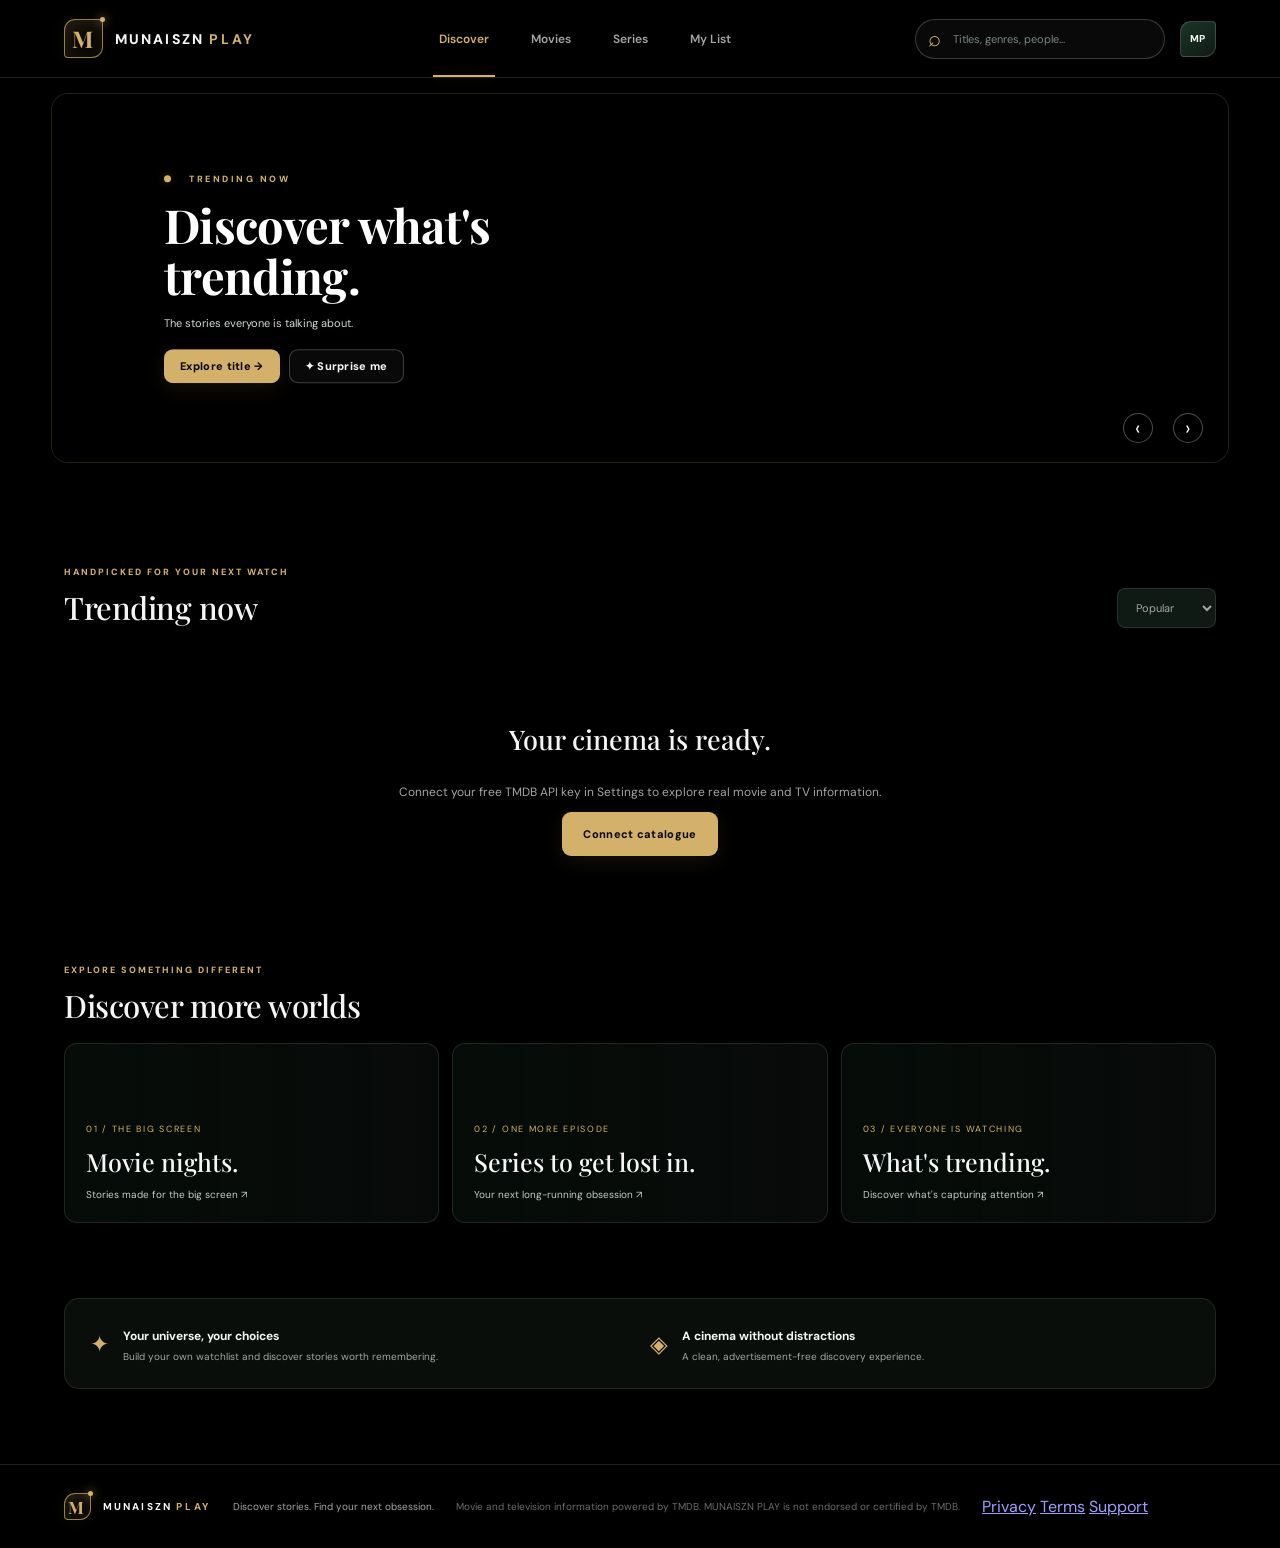
==== commit 2352fdc4: "Connect MUNAISZN PLAY PWA and legal pages Added manifest link and footer navigation links for privac" ====
--- a/index.html
+++ b/index.html
@@ -11,7 +11,8 @@
 <link rel="preconnect" href="https://fonts.googleapis.com">
 <link rel="preconnect" href="https://fonts.gstatic.com" crossorigin>
 <link href="https://fonts.googleapis.com/css2?family=DM+Sans:wght@400;500;600;700;800&family=Playfair+Display:ital,wght@0,500;0,600;0,700;1,500&display=swap" rel="stylesheet">
-<link rel="stylesheet" href="style.css">
+<link rel="manifest" href="manifest.webmanifest">
+  <link rel="stylesheet" href="style.css">
 </head>
 <body>
 
@@ -126,6 +127,12 @@
   <a class="brand small" href="#"><span class="brand-mark">M</span><span>MUNAISZN <b>PLAY</b></span></a>
   <p>Discover stories. Find your next obsession.</p>
   <p class="footer-small">Movie and television information powered by TMDB. MUNAISZN PLAY is not endorsed or certified by TMDB.</p>
+
+  <nav class="footer-links" aria-label="Legal and support">
+    <a href="privacy.html">Privacy</a>
+    <a href="terms.html">Terms</a>
+    <a href="support.html">Support</a>
+  </nav>
 </footer>
 
 <!-- MOVIE / SERIES DETAILS -->
